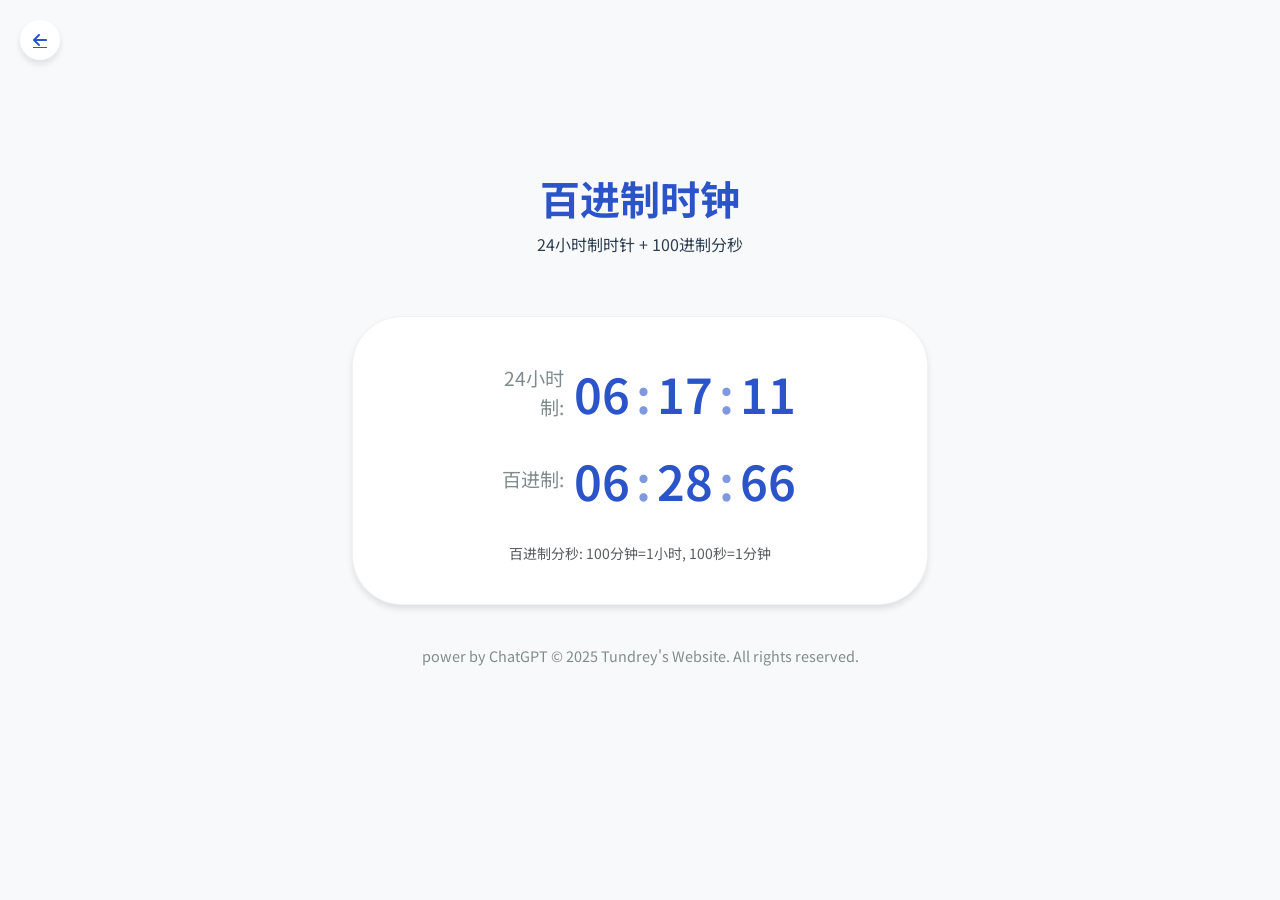
==== index.html @ 1dee188e "Rename Base_100_Clock.html to index.html" ====
<!DOCTYPE html>
<html lang="zh">
<head>
    <meta charset="UTF-8">
    <meta name="viewport" content="width=device-width, initial-scale=1.0">
    <title>百进制时钟</title>
    <!-- 引用外部CSS文件 -->
    <link href="https://cdn.jsdelivr.net/npm/bootstrap@5.3.0/dist/css/bootstrap.min.css" rel="stylesheet">
    <link href="https://cdnjs.cloudflare.com/ajax/libs/font-awesome/6.4.0/css/all.min.css" rel="stylesheet">
    <link href="https://fonts.googleapis.com/css2?family=Noto+Sans+SC:wght@400;500;700&display=swap" rel="stylesheet">
    <link href="/Base_100_Clock.css" rel="stylesheet">
</head>
<body>
    <div class="container">
        <div class="header">
            <h1>百进制时钟</h1>
            <p>24小时制时针 + 100进制分秒</p>
        </div> 
        <a href="tundrey.org/index.html" class="back-button" title="返回首页">
            <i class="fas fa-arrow-left"></i>
        </a>
        <div class="clock-container">
            <!-- 24小时制时钟 -->
            <div class="clock-row">
                <div class="clock-label">24小时制:</div>
                <div class="clock-display" id="standard-clock">
                    <span class="clock-digit" id="std-hours">00</span>
                    <span class="colon">:</span>
                    <span class="clock-digit" id="std-minutes">00</span>
                    <span class="colon">:</span>
                    <span class="clock-digit" id="std-seconds">00</span>
                </div>
            </div>
            
            <!-- 百进制时钟 -->
            <div class="clock-row">
                <div class="clock-label">百进制:</div>
                <div class="clock-display" id="centesimal-clock">
                    <span class="clock-digit" id="centesimal-hours">00</span>
                    <span class="colon">:</span>
                    <span class="clock-digit" id="centesimal-minutes">00</span>
                    <span class="colon">:</span>
                    <span class="clock-digit" id="centesimal-seconds">00</span>
                </div>
            </div>
            
            <div class="mt-4 text-muted">
                <small>百进制分秒: 100分钟=1小时, 100秒=1分钟</small>
            </div>
        </div>
    </div>

    <div class="footer">
    power by ChatGPT    © 2025 Tundrey's Website. All rights reserved. 
    </div>

    <script src="/Base_100_Clock.js"></script>
</body>
</html>
---- Base_100_Clock.css ----
:root {
    --primary-color: #2c54c9;
    --secondary-color: #f8f9fa;
    --text-color: #2c3e50;
    --light-text: #7f8c8d;
    --white: #fff;
    --shadow: 0 4px 6px rgba(0, 0, 0, 0.1);
    --border-radius: 50px;
    --transition: all 0.3s cubic-bezier(0.25, 0.8, 0.25, 1);
    --clock-bg: #fff;
    --body-bg: #f8f9fa;
    --footer-text: #7f8c8d;
}

body {
    font-family: 'Noto Sans SC', sans-serif;
    background-color: var(--body-bg);
    color: var(--text-color);
    min-height: 100vh;
    display: flex;
    flex-direction: column;
    align-items: center;
    justify-content: center;
    padding: 20px;
    transition: var(--transition);
    position: relative;
    padding-bottom: 80px;
}

.container {
    width: 100%;
    max-width: 600px;
    display: flex;
    flex-direction: column;
    gap: 24px;
    animation: fadeIn 1s ease-out;
}

.header {
    text-align: center;
    margin-bottom: 20px;
}

.header h1 {
    color: var(--primary-color);
    font-weight: 700;
    font-size: 2.5rem;
    margin-bottom: 10px;
    animation: slideDown 0.8s ease-out;
}

.clock-container {
    background-color: var(--clock-bg);
    border-radius: var(--border-radius);
    box-shadow: var(--shadow);
    padding: 40px;
    text-align: center;
    width: 100%;
    transition: var(--transition);
    border: 1px solid rgba(0, 0, 0, 0.05);
    animation: pulse 2s infinite alternate;
}

.clock-row {
    display: flex;
    justify-content: center;
    align-items: center;
    gap: 10px;
    margin-bottom: 15px;
}

.clock-label {
    font-size: 1.2rem;
    color: var(--light-text);
    width: 80px;
    text-align: right;
    transition: var(--transition);
}

.clock-display {
    font-size: clamp(2rem, 6vw, 3rem);
    color: var(--primary-color);
    font-weight: 600;
    display: flex;
    align-items: center;
    gap: 5px;
}

.clock-digit {
    display: inline-block;
    transition: transform 0.3s ease-out;
    width: 1.2em;
    text-align: center;
    position: relative;
}

.colon {
    opacity: 0.6;
    animation: blink 2s infinite;
}

.footer {
    text-align: center;
    margin-top: 40px;
    color: var(--footer-text);
    font-size: 0.9rem;
    animation: fadeIn 2s ease-out;
}

.back-button {
    position: fixed;
    top: 20px;
    left: 20px;
    background-color: var(--white);
    color: var(--primary-color);
    border: none;
    width: 40px;
    height: 40px;
    border-radius: 50%;
    display: flex;
    align-items: center;
    justify-content: center;
    cursor: pointer;
    box-shadow: var(--shadow);
    z-index: 100;
    transition: var(--transition);
}

.back-button:hover {
    transform: scale(1.1);
    background-color: var(--primary-color);
    color: var(--white);
}

/* 动画关键帧 */
@keyframes fadeIn {
    from { opacity: 0; }
    to { opacity: 1; }
}

@keyframes slideDown {
    from { 
        opacity: 0;
        transform: translateY(-30px);
    }
    to { 
        opacity: 1;
        transform: translateY(0);
    }
}

@keyframes pulse {
    0% { transform: scale(1); }
    100% { transform: scale(1.01); }
}

@keyframes blink {
    0%, 100% { opacity: 1; }
    50% { opacity: 0.3; }
}

@keyframes bounce {
    0%, 100% { transform: translateX(-50%) translateY(0); }
    50% { transform: translateX(-50%) translateY(-5px); }
}

@keyframes digitFlip {
    0% { transform: rotateX(0deg); }
    50% { transform: rotateX(90deg); }
    100% { transform: rotateX(0deg); }
}

@media (min-width: 768px) {
    .back-button {
        position: absolute;
        top: 20px;
        left: 20px;
    }
    
    .back-button:hover {
        transform: translateX(-5px) scale(1.1);
    }
}
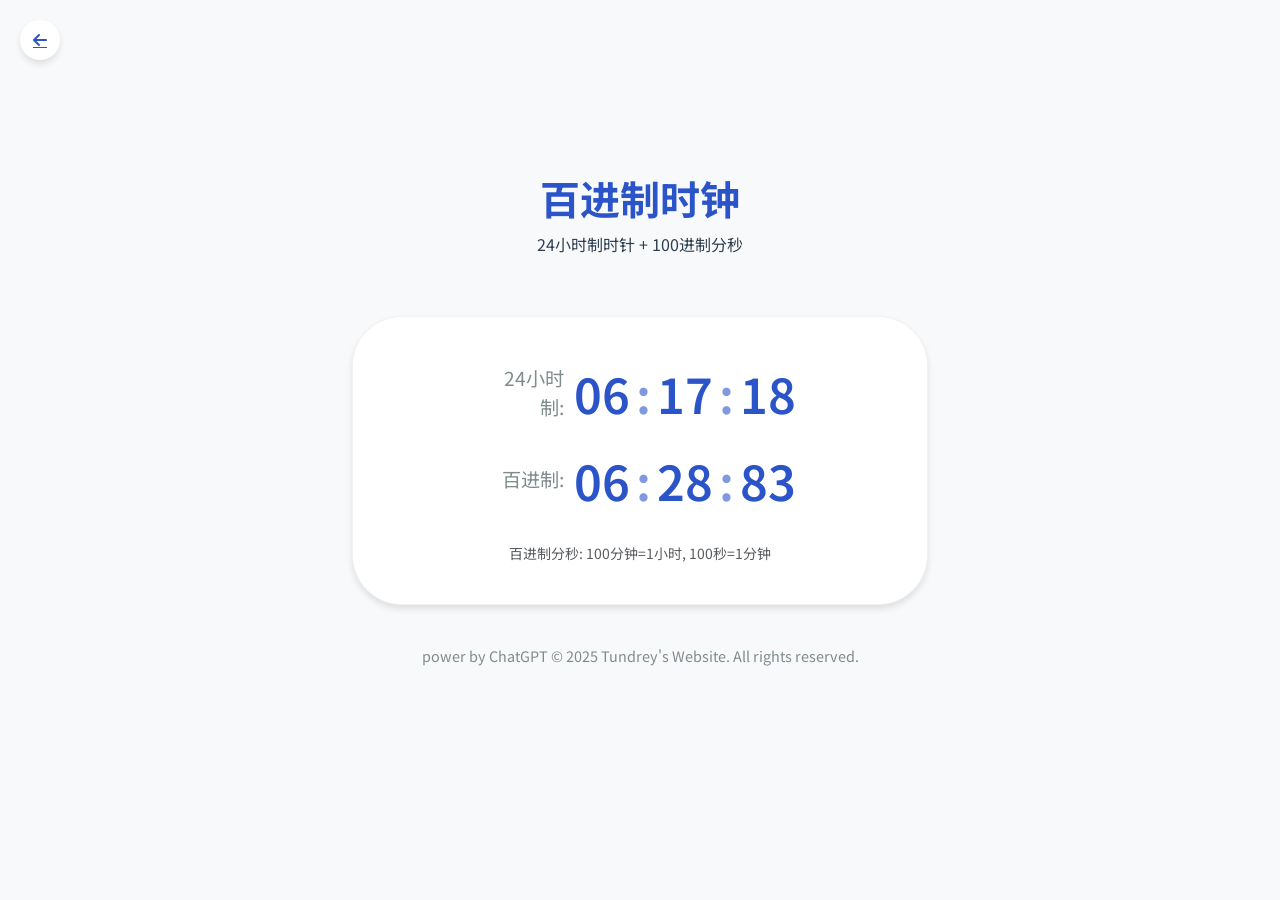
==== commit 48db3638: "Update index.html" ====
--- a/index.html
+++ b/index.html
@@ -16,7 +16,7 @@
             <h1>百进制时钟</h1>
             <p>24小时制时针 + 100进制分秒</p>
         </div> 
-        <a href="tundrey.org/index.html" class="back-button" title="返回首页">
+        <a href="https://tundrey.org/index.html" class="back-button" title="返回首页">
             <i class="fas fa-arrow-left"></i>
         </a>
         <div class="clock-container">
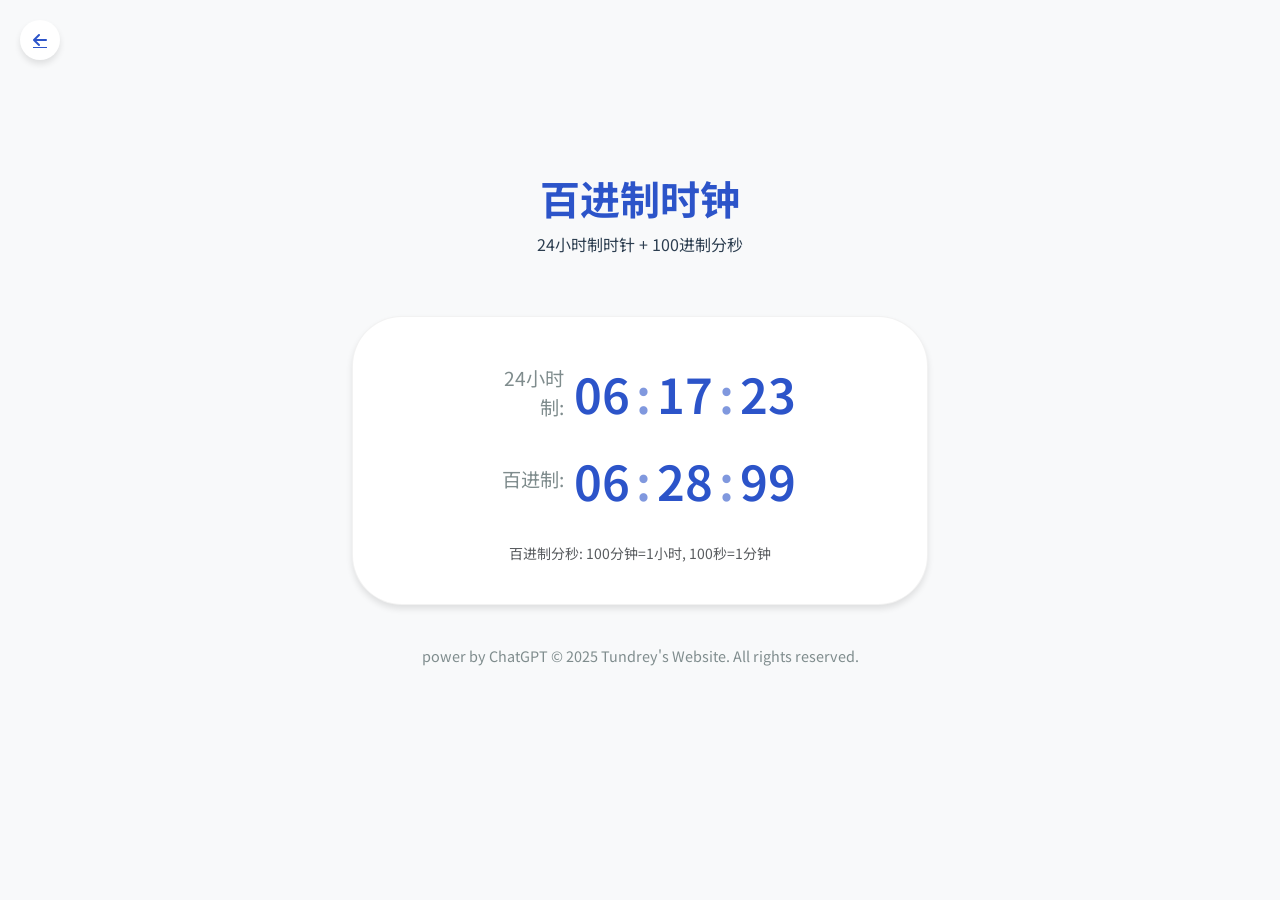
==== commit 2c653dba: "Update index.html" ====
--- a/index.html
+++ b/index.html
@@ -4,11 +4,195 @@
     <meta charset="UTF-8">
     <meta name="viewport" content="width=device-width, initial-scale=1.0">
     <title>百进制时钟</title>
-    <!-- 引用外部CSS文件 -->
     <link href="https://cdn.jsdelivr.net/npm/bootstrap@5.3.0/dist/css/bootstrap.min.css" rel="stylesheet">
     <link href="https://cdnjs.cloudflare.com/ajax/libs/font-awesome/6.4.0/css/all.min.css" rel="stylesheet">
     <link href="https://fonts.googleapis.com/css2?family=Noto+Sans+SC:wght@400;500;700&display=swap" rel="stylesheet">
-    <link href="/Base_100_Clock.css" rel="stylesheet">
+    
+    <style>
+        :root {
+            --primary-color: #2c54c9;
+            --secondary-color: #f8f9fa;
+            --text-color: #2c3e50;
+            --light-text: #7f8c8d;
+            --white: #fff;
+            --shadow: 0 4px 6px rgba(0, 0, 0, 0.1);
+            --border-radius: 50px;
+            --transition: all 0.3s cubic-bezier(0.25, 0.8, 0.25, 1);
+            --clock-bg: #fff;
+            --body-bg: #f8f9fa;
+            --footer-text: #7f8c8d;
+        }
+
+        body {
+            font-family: 'Noto Sans SC', sans-serif;
+            background-color: var(--body-bg);
+            color: var(--text-color);
+            min-height: 100vh;
+            display: flex;
+            flex-direction: column;
+            align-items: center;
+            justify-content: center;
+            padding: 20px;
+            transition: var(--transition);
+            position: relative;
+            padding-bottom: 80px;
+        }
+
+        .container {
+            width: 100%;
+            max-width: 600px;
+            display: flex;
+            flex-direction: column;
+            gap: 24px;
+            animation: fadeIn 1s ease-out;
+        }
+
+        .header {
+            text-align: center;
+            margin-bottom: 20px;
+        }
+
+        .header h1 {
+            color: var(--primary-color);
+            font-weight: 700;
+            font-size: 2.5rem;
+            margin-bottom: 10px;
+            animation: slideDown 0.8s ease-out;
+        }
+
+        .clock-container {
+            background-color: var(--clock-bg);
+            border-radius: var(--border-radius);
+            box-shadow: var(--shadow);
+            padding: 40px;
+            text-align: center;
+            width: 100%;
+            transition: var(--transition);
+            border: 1px solid rgba(0, 0, 0, 0.05);
+            animation: pulse 2s infinite alternate;
+        }
+
+        .clock-row {
+            display: flex;
+            justify-content: center;
+            align-items: center;
+            gap: 10px;
+            margin-bottom: 15px;
+        }
+
+        .clock-label {
+            font-size: 1.2rem;
+            color: var(--light-text);
+            width: 80px;
+            text-align: right;
+            transition: var(--transition);
+        }
+
+        .clock-display {
+            font-size: clamp(2rem, 6vw, 3rem);
+            color: var(--primary-color);
+            font-weight: 600;
+            display: flex;
+            align-items: center;
+            gap: 5px;
+        }
+
+        .clock-digit {
+            display: inline-block;
+            transition: transform 0.3s ease-out;
+            width: 1.2em;
+            text-align: center;
+            position: relative;
+        }
+
+        .colon {
+            opacity: 0.6;
+            animation: blink 2s infinite;
+        }
+
+        .footer {
+            text-align: center;
+            margin-top: 40px;
+            color: var(--footer-text);
+            font-size: 0.9rem;
+            animation: fadeIn 2s ease-out;
+        }
+
+        .back-button {
+            position: fixed;
+            top: 20px;
+            left: 20px;
+            background-color: var(--white);
+            color: var(--primary-color);
+            border: none;
+            width: 40px;
+            height: 40px;
+            border-radius: 50%;
+            display: flex;
+            align-items: center;
+            justify-content: center;
+            cursor: pointer;
+            box-shadow: var(--shadow);
+            z-index: 100;
+            transition: var(--transition);
+        }
+
+        .back-button:hover {
+            transform: scale(1.1);
+            background-color: var(--primary-color);
+            color: var(--white);
+        }
+
+        /* 动画关键帧 */
+        @keyframes fadeIn {
+            from { opacity: 0; }
+            to { opacity: 1; }
+        }
+
+        @keyframes slideDown {
+            from { 
+                opacity: 0;
+                transform: translateY(-30px);
+            }
+            to { 
+                opacity: 1;
+                transform: translateY(0);
+            }
+        }
+
+        @keyframes pulse {
+            0% { transform: scale(1); }
+            100% { transform: scale(1.01); }
+        }
+
+        @keyframes blink {
+            0%, 100% { opacity: 1; }
+            50% { opacity: 0.3; }
+        }
+
+        @keyframes bounce {
+            0%, 100% { transform: translateX(-50%) translateY(0); }
+            50% { transform: translateX(-50%) translateY(-5px); }
+        }
+
+        @keyframes digitFlip {
+            0% { transform: rotateX(0deg); }
+            50% { transform: rotateX(90deg); }
+            100% { transform: rotateX(0deg); }
+        }
+
+        @media (min-width: 768px) {
+            .back-button {
+                position: absolute;
+                top: 20px;
+                left: 20px;
+            }
+            
+            .back-button:hover {
+                transform: translateX(-5px) scale(1.1);
+            }
+        }
+    </style>
 </head>
 <body>
     <div class="container">
@@ -20,7 +204,6 @@
             <i class="fas fa-arrow-left"></i>
         </a>
         <div class="clock-container">
-            <!-- 24小时制时钟 -->
             <div class="clock-row">
                 <div class="clock-label">24小时制:</div>
                 <div class="clock-display" id="standard-clock">
@@ -32,7 +215,6 @@
                 </div>
             </div>
             
-            <!-- 百进制时钟 -->
             <div class="clock-row">
                 <div class="clock-label">百进制:</div>
                 <div class="clock-display" id="centesimal-clock">
@@ -54,6 +236,113 @@
     power by ChatGPT    © 2025 Tundrey's Website. All rights reserved. 
     </div>
 
-    <script src="/Base_100_Clock.js"></script>
+    <script>
+        // 存储上一次的值用于比较
+        let lastStdHours = '00';
+        let lastStdMinutes = '00';
+        let lastStdSeconds = '00';
+        let lastCentesimalHours = '00';
+        let lastCentesimalMinutes = '00';
+        let lastCentesimalSeconds = '00';
+
+        // 平滑过渡的百进制秒针
+        let smoothCentesimalSeconds = 0;
+
+        // 高精度时钟更新
+        function updateClocks(timestamp) {
+            const now = new Date();
+            
+            // 更新24小时制时钟
+            const stdHours = now.getHours().toString().padStart(2, '0');
+            const stdMinutes = now.getMinutes().toString().padStart(2, '0');
+            const stdSeconds = now.getSeconds().toString().padStart(2, '0');
+            
+            document.getElementById('std-hours').textContent = stdHours;
+            document.getElementById('std-minutes').textContent = stdMinutes;
+            document.getElementById('std-seconds').textContent = stdSeconds;
+            
+            // 计算百进制时间
+            const totalSecondsToday = (now.getHours() * 3600) + 
+                                    (now.getMinutes() * 60) + 
+                                    now.getSeconds() + 
+                                    (now.getMilliseconds() / 1000);
+            
+            // 百进制计算 (100分钟=1小时, 100秒=1分钟)
+            const centesimalHours = now.getHours(); // 小时保持24小时制
+            
+            // 计算百进制分钟 (100分钟=1小时)
+            const centesimalMinutes = Math.floor((totalSecondsToday % 3600) / 36);
+            
+            // 平滑过渡的百进制秒针计算
+            // 36秒标准时间 = 100百进制秒
+            smoothCentesimalSeconds = (totalSecondsToday % 36) * (100 / 36);
+            
+            // 确保秒数在0-99.999...之间
+            if (smoothCentesimalSeconds >= 100) {
+                smoothCentesimalSeconds = 0;
+            }
+            
+            const centesimalHoursStr = centesimalHours.toString().padStart(2, '0');
+            const centesimalMinutesStr = centesimalMinutes.toString().padStart(2, '0');
+            const centesimalSecondsStr = Math.floor(smoothCentesimalSeconds).toString().padStart(2, '0');
+            
+            // 更新百进制显示
+            document.getElementById('centesimal-hours').textContent = centesimalHoursStr;
+            document.getElementById('centesimal-minutes').textContent = centesimalMinutesStr;
+            document.getElementById('centesimal-seconds').textContent = centesimalSecondsStr;
+            
+            // 检查哪些数字变化了并添加动画
+            if (lastStdHours !== stdHours) {
+                animateDigit('std-hours');
+            }
+            if (lastStdMinutes !== stdMinutes) {
+                animateDigit('std-minutes');
+            }
+            if (lastStdSeconds !== stdSeconds) {
+                animateDigit('std-seconds');
+            }
+            if (lastCentesimalHours !== centesimalHoursStr) {
+                animateDigit('centesimal-hours');
+            }
+            if (lastCentesimalMinutes !== centesimalMinutesStr) {
+                animateDigit('centesimal-minutes');
+            }
+            if (lastCentesimalSeconds !== centesimalSecondsStr) {
+                animateDigit('centesimal-seconds');
+            }
+            
+            // 更新上一次的值
+            lastStdHours = stdHours;
+            lastStdMinutes = stdMinutes;
+            lastStdSeconds = stdSeconds;
+            lastCentesimalHours = centesimalHoursStr;
+            lastCentesimalMinutes = centesimalMinutesStr;
+            lastCentesimalSeconds = centesimalSecondsStr;
+            
+            // 使用requestAnimationFrame实现平滑更新
+            requestAnimationFrame(updateClocks);
+        }
+
+        // 数字翻转动画
+        function animateDigit(id) {
+            const digit = document.getElementById(id);
+            digit.style.animation = 'none';
+            // 触发重绘
+            void digit.offsetWidth;
+            digit.style.animation = 'digitFlip 0.5s ease-out';
+        }
+
+        // 初始调用
+        document.addEventListener('DOMContentLoaded', () => {
+            // 添加加载动画
+            document.body.style.opacity = '0';
+            setTimeout(() => {
+                document.body.style.transition = 'opacity 1s ease-out';
+                document.body.style.opacity = '1';
+            }, 100);
+            
+            requestAnimationFrame(updateClocks);
+        });
+    </script>
 </body>
 </html>
